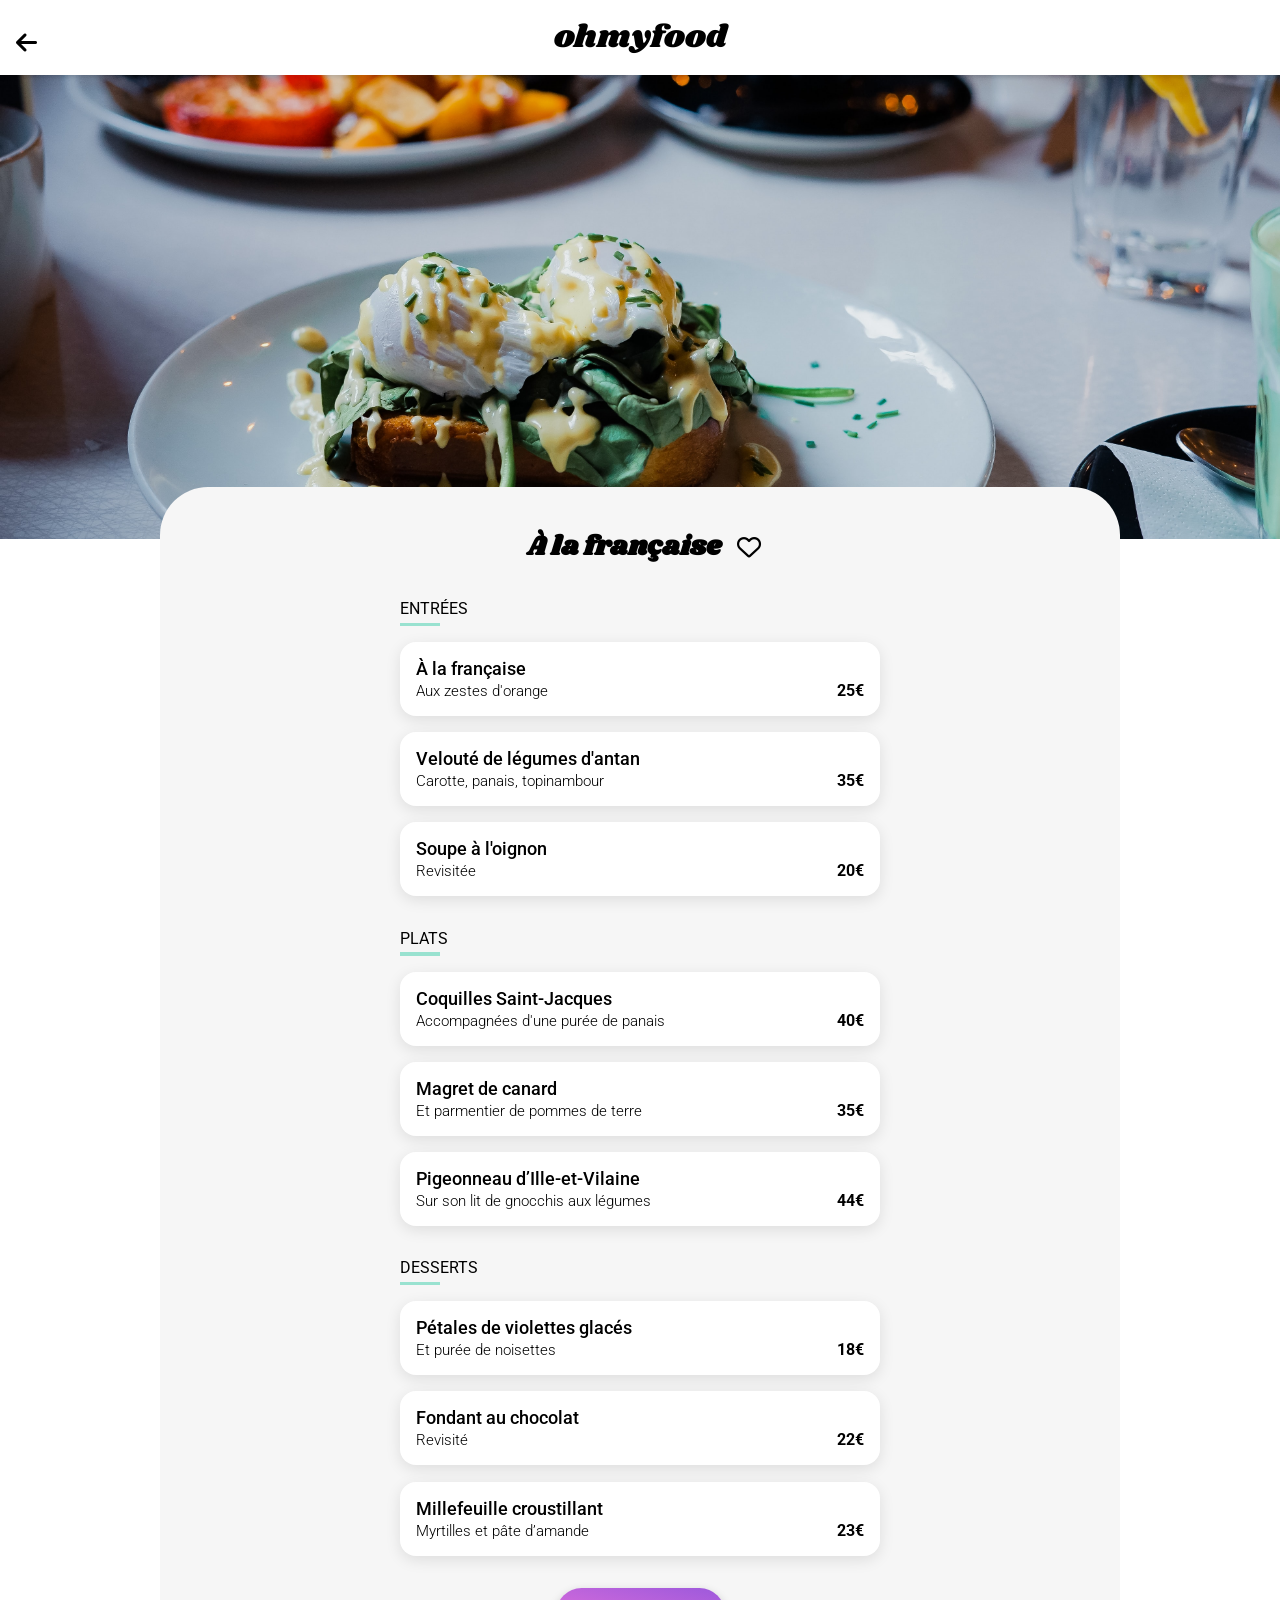
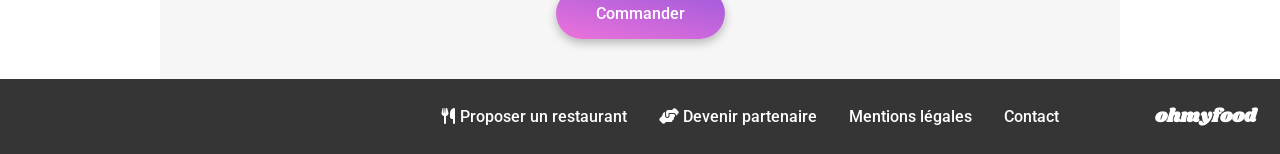
==== aLaFrancaise.html @ 898683cc "animation menu" ====
<!DOCTYPE html>
<html lang="fr">

<head>
  <meta charset="UTF-8" />
  <meta name="viewport" content="width=device-width, initial-scale=1.0" />
  <link rel="preconnect" href="https://fonts.googleapis.com" />
  <link rel="preconnect" href="https://fonts.gstatic.com" crossorigin />
  <link href="https://fonts.googleapis.com/css2?family=Roboto:wght@300;400;500;700&family=Shrikhand&display=swap"
    rel="stylesheet" />
  <link rel="stylesheet" href="./sass/main.css" />
  <link rel="stylesheet" href="https://cdnjs.cloudflare.com/ajax/libs/font-awesome/6.4.2/css/all.min.css"
    integrity="sha512-z3gLpd7yknf1YoNbCzqRKc4qyor8gaKU1qmn+CShxbuBusANI9QpRohGBreCFkKxLhei6S9CQXFEbbKuqLg0DA=="
    crossorigin="anonymous" referrerpolicy="no-referrer" />
  <title>Menu - À la française</title>
</head>

<body>
  <header>
    <div class="head-title">
      <a href="./homepage.html">
        <i class="fa-solid fa-arrow-left"></i>
      </a>
      ohmyfood
    </div>
    <img src="./sass/images/restaurants/toa-heftiba-DQKerTsQwi0-unsplash.jpg" alt="À la française"
      class="background-menu">
  </header>
  <main>
    <!-- Entrées -->
    <section class="menuSection">
      <div class="menuTitle">
        <h3>À la française</h3>
        <div class="heartTransition">
          <i class="fa-solid fa-heart fasHeart"></i>
          <i class="fa-regular fa-heart farHeart"></i>
        </div>
      </div>
      <div class="menuComplet">
        <!-- entrées -->
        <div class="firstMenu">
          <h2 class="menuSubtitle">Entrées</h2>
          <div class="menuItem">
            <div class="itemName">
              <h3 class="itemMainName">À la française</h3>
              <p class="itemSubName">Aux zestes d'orange </p>
            </div>
            <div class="itemPrice">
              <span class="price">25€</span>
            </div>
            <div class="checkIcon">
              <i class="fa-solid fa-check"></i>
            </div>
          </div>
          <div class="menuItem">
            <div class="itemName">
              <h3 class="itemMainName">Velouté de légumes d'antan</h3>
              <p class="itemSubName">Carotte, panais, topinambour </p>
            </div>
            <div class="itemPrice">
              <span class="price">35€</span>
            </div>
            <div class="checkIcon">
              <i class="fa-solid fa-check"></i>
            </div>
          </div>
          <div class="menuItem">
            <div class="itemName">
              <h3 class="itemMainName">Soupe à l'oignon</h3>
              <p class="itemSubName">Revisitée</p>
            </div>
            <div class="itemPrice">
              <span class="price">20€</span>
            </div>
            <div class="checkIcon">
              <i class="fa-solid fa-check"></i>
            </div>
          </div>
        </div>
        <!-- plats -->
        <div class="firstMenu">
          <h2 class="menuSubtitle">Plats</h2>
          <div class="menuItem">
            <div class="itemName">
              <h3 class="itemMainName">Coquilles Saint-Jacques</h3>
              <p class="itemSubName">Accompagnées d'une purée de panais </p>
            </div>
            <div class="itemPrice">
              <span class="price">40€</span>
            </div>
            <div class="checkIcon">
              <i class="fa-solid fa-check"></i>
            </div>
          </div>
          <div class="menuItem">
            <div class="itemName">
              <h3 class="itemMainName">Magret de canard</h3>
              <p class="itemSubName">Et parmentier de pommes de terre </p>
            </div>
            <div class="itemPrice">
              <span class="price">35€</span>
            </div>
            <div class="checkIcon">
              <i class="fa-solid fa-check"></i>
            </div>
          </div>
          <div class="menuItem">
            <div class="itemName">
              <h3 class="itemMainName"> Pigeonneau d’Ille-et-Vilaine</h3>
              <p class="itemSubName">Sur son lit de gnocchis aux légumes </p>
            </div>
            <div class="itemPrice">
              <span class="price">44€</span>
            </div>
            <div class="checkIcon">
              <i class="fa-solid fa-check"></i>
            </div>
          </div>
        </div>
        <!-- desserts -->
        <div class="firstMenu">
          <h2 class="menuSubtitle">Desserts</h2>
          <div class="menuItem">
            <div class="itemName">
              <h3 class="itemMainName">Pétales de violettes glacés</h3>
              <p class="itemSubName"> Et purée de noisettes</p>
            </div>
            <div class="itemPrice">
              <span class="price">18€</span>
            </div>
            <div class="checkIcon">
              <i class="fa-solid fa-check"></i>
            </div>
          </div>
          <div class="menuItem">
            <div class="itemName">
              <h3 class="itemMainName">Fondant au chocolat </h3>
              <p class="itemSubName">Revisité </p>
            </div>
            <div class="itemPrice">
              <span class="price">22€</span>
            </div>
            <div class="checkIcon">
              <i class="fa-solid fa-check"></i>
            </div>
          </div>
          <div class="menuItem">
            <div class="itemName">
              <h3 class="itemMainName">Millefeuille croustillant</h3>
              <p class="itemSubName"> Myrtilles et pâte d’amande</p>
            </div>
            <div class="itemPrice">
              <span class="price">23€</span>
            </div>
            <div class="checkIcon">
              <i class="fa-solid fa-check"></i>
            </div>
          </div>
        </div>
      </div>
      <div class="delivery-button">
        <button>Commander</button>
      </div>
    </section>
  </main>

  <footer>
    <div class="footer-section">
      <div class="title-footer">
        <h3>ohmyfood</h3>
      </div>
      <div class="subtitles-footer">
        <p>
          <i class="fa-solid fa-utensils"></i>
          Proposer un restaurant
        </p>
        <p>
          <i class="fa-solid fa-handshake-angle"></i>
          Devenir partenaire
        </p>
        <p>Mentions légales</p>
        <p>Contact</p>
      </div>
  </footer>
</body>

</html>
---- sass/main.css ----
* {
  font-family: "Roboto", sans-serif;
  margin: 0;
  padding: 0;
  box-sizing: border-box;
}

a {
  text-decoration: none;
  color: black;
}

.head-title {
  position: relative;
  font-family: Shrikhand;
  text-align: center;
  padding: 14px 0px;
  font-size: 2rem;
  box-shadow: 0px 2px 4px 0px rgba(0, 0, 0, 0.15);
}
.head-title i {
  font-size: 1.5rem;
  position: absolute;
  padding: 1rem;
  left: 0rem;
  color: black;
}

.background-menu {
  width: 100%;
  max-height: 29rem;
  object-fit: cover;
}

.footer-section {
  display: flex;
  flex-direction: column;
  gap: 1rem;
  background-color: rgb(53, 53, 53);
  color: #ffffff;
  padding: 1.5rem;
}
@media (min-width: 769px) {
  .footer-section {
    flex-direction: row-reverse;
    align-items: center;
    gap: 6rem;
  }
}
.footer-section h3 {
  font-family: Shrikhand, sans-serif;
}
.footer-section .subtitles-footer {
  font-weight: 500;
  display: flex;
  flex-direction: column;
  gap: 0.5rem;
}
@media (min-width: 769px) {
  .footer-section .subtitles-footer {
    flex-direction: row;
    gap: 2rem;
  }
}

.location {
  display: flex;
  justify-content: center;
  align-items: center;
  gap: 0.5rem;
  text-align: center;
  font-weight: 500;
  padding: 9px 0px;
  background-color: rgb(234, 234, 234);
  color: rgb(53, 53, 53);
}

.explorer {
  background-color: rgb(246, 246, 246);
  text-align: center;
  padding: 2rem;
}
.explorer h2 {
  margin-bottom: 1rem;
}
.explorer p {
  font-size: 1.2rem;
  font-weight: 300;
  margin-bottom: 1.5rem;
}

.fonctionnement {
  padding: 3rem 1.5rem;
}
@media (min-width: 769px) {
  .fonctionnement {
    padding: 3rem 13rem;
  }
}
.fonctionnement .card-container {
  display: flex;
  flex-wrap: wrap;
  justify-content: center;
  gap: 1.5rem;
  margin: 2rem 0rem;
}
.fonctionnement .card-container .card {
  display: flex;
  position: relative;
  width: 320px;
  height: 73px;
  justify-content: center;
  align-items: center;
  border-radius: 20px;
  box-shadow: 0px 4px 15px 0px rgba(0, 0, 0, 0.15);
}
.fonctionnement .card-container .card p {
  font-weight: 500;
}
.fonctionnement .card-container .card .icon-card {
  position: absolute;
  display: flex;
  align-items: center;
  left: -0.5rem;
  gap: 1.5rem;
}
.fonctionnement .card-container .card .icon-card i {
  color: rgb(126, 126, 126);
}
.fonctionnement .card-container .card .icon-card span {
  background-color: rgb(147, 86, 220);
  color: #ffffff;
  text-align: center;
  width: 20px;
  height: 20px;
  border-radius: 10px;
}

.restaurants {
  background-color: rgb(246, 246, 246);
  padding: 4rem 1rem;
}
@media (min-width: 1024px) {
  .restaurants {
    padding: 4rem 13rem;
  }
}
.restaurants h2 {
  margin-bottom: 1.5rem;
}
.restaurants .container-restaurant {
  display: flex;
  flex-direction: column;
  gap: 2rem;
}
@media (min-width: 1024px) {
  .restaurants .container-restaurant {
    display: flex;
    gap: 4rem 7rem;
    flex-direction: row;
    flex-wrap: wrap;
  }
}
.restaurants .container-restaurant .card {
  position: relative;
  height: 250px;
}
@media (min-width: 1024px) {
  .restaurants .container-restaurant .card {
    width: 44%;
  }
}
.restaurants .container-restaurant .card .green-info {
  color: rgb(0, 135, 102);
  background-color: rgb(153, 226, 208);
  position: absolute;
  right: 0;
  top: 0;
  margin: 1rem;
  padding: 0.5rem;
  border-radius: 0.2rem;
}
.restaurants .container-restaurant .card img {
  border-top-right-radius: 1rem;
  border-top-left-radius: 1rem;
  width: 100%;
  height: 70%;
  object-fit: cover;
}
.restaurants .container-restaurant .card .info-card {
  background-color: white;
  border-bottom-left-radius: 1rem;
  border-bottom-right-radius: 1rem;
  padding: 1rem;
}
.restaurants .container-restaurant .card .info-card .heartTransition:hover .fasHeart {
  opacity: 100%;
}
.restaurants .container-restaurant .card .info-card .heartTransition .fasHeart {
  color: transparent;
  background-image: var(--Button-Gradient, linear-gradient(193deg, #9356dc -11.44%, #ff79da 123.93%));
  -webkit-background-clip: text;
  opacity: 0%;
  transition: opacity 0.5s ease;
}
.restaurants .container-restaurant .card .info-card .heartTransition i {
  padding: 1rem;
  font-size: 1.5rem;
  position: absolute;
  right: 0;
  top: 12rem;
}
.restaurants .container-restaurant .card .info-card p {
  font-weight: 700;
  font-size: 1.2rem;
  margin-bottom: 0.3rem;
}
.restaurants .container-restaurant .card .info-card span {
  font-size: 1.1rem;
  font-weight: 300;
}

.menuSection {
  border-radius: 3rem 3rem 0 0;
  background-color: rgb(246, 246, 246);
  padding: 2.5rem 1.2rem;
  position: relative;
  margin-top: -3.5rem;
}
@media (min-width: 1024px) {
  .menuSection {
    padding: 2.5rem 15rem;
    margin: -3.5rem 10rem 0rem 10rem;
  }
}
.menuSection .menuTitle {
  display: flex;
  justify-content: center;
  align-items: center;
  gap: 1rem;
  margin-right: 1rem;
}
.menuSection .menuTitle .heartTransition:hover .fasHeart {
  opacity: 100%;
}
.menuSection .menuTitle .heartTransition:hover .farHeart {
  opacity: 0;
}
.menuSection .menuTitle .heartTransition .fasHeart {
  color: transparent;
  background-image: var(--Button-Gradient, linear-gradient(193deg, #9356dc -11.44%, #ff79da 123.93%));
  background-clip: text;
  -webkit-background-clip: text;
  opacity: 0%;
  transition: opacity 0.5s ease;
}
.menuSection .menuTitle .heartTransition i {
  font-size: 1.5rem;
  position: absolute;
  top: 3rem;
}
.menuSection .menuTitle h3 {
  font-family: Shrikhand, sans-serif;
  font-size: 1.7rem;
}
.menuSection .menuComplet .firstMenu {
  margin: 2rem 0rem;
}
.menuSection .menuComplet .firstMenu h2 {
  font-size: 1rem;
  margin-bottom: 1.5rem;
  text-transform: uppercase;
  font-weight: 400;
  position: relative;
}
.menuSection .menuComplet .firstMenu h2::after {
  content: "";
  width: 2.5rem;
  height: 0.2rem;
  background-color: #99e2d0;
  position: absolute;
  bottom: -0.5rem;
  left: 0rem;
}
.menuSection .menuComplet .firstMenu .menuItem {
  display: flex;
  background-color: white;
  border-radius: 1rem;
  margin: 1rem 0rem;
  box-shadow: 0px 4.01149px 15.0431px 0px rgba(0, 0, 0, 0.1);
  overflow: hidden;
  animation: itemAnimation 0.5s ease 0s 1 normal forwards;
}
@keyframes itemAnimation {
  0% {
    opacity: 0;
    transform: scale(1.4);
  }
  100% {
    opacity: 1;
    transform: scale(1);
  }
}
.menuSection .menuComplet .firstMenu .menuItem:hover .checkIcon {
  margin-right: 0rem;
}
.menuSection .menuComplet .firstMenu .menuItem .itemName {
  display: flex;
  flex-direction: column;
  gap: 0.2rem;
  padding: 1rem;
  flex: 1;
  overflow: hidden;
  text-overflow: ellipsis;
  animation: openingItem 2s;
}
.menuSection .menuComplet .firstMenu .menuItem .itemName .itemMainName {
  font-weight: 500;
  font-size: 18px;
  overflow: hidden;
  text-overflow: ellipsis;
  white-space: nowrap;
}
.menuSection .menuComplet .firstMenu .menuItem .itemName .itemSubName {
  font-weight: 300;
  font-size: 15px;
  overflow: hidden;
  text-overflow: ellipsis;
  white-space: nowrap;
}
.menuSection .menuComplet .firstMenu .menuItem .itemPrice {
  display: flex;
  align-items: flex-end;
  font-weight: 700;
  padding: 1rem;
}
.menuSection .menuComplet .firstMenu .menuItem .checkIcon {
  display: flex;
  align-items: center;
  justify-content: center;
  width: 4rem;
  background-color: #99e2d0;
  margin-right: -4rem;
  transition: margin-right 0.5s;
}
.menuSection .menuComplet .firstMenu .menuItem .checkIcon i {
  aspect-ratio: 1;
  width: 1.5rem;
  display: flex;
  align-items: center;
  justify-content: center;
  border-radius: 1rem;
  color: #99e2d0;
  background-color: white;
}

.delivery-button {
  display: flex;
  justify-content: center;
}
.delivery-button button {
  padding: 1rem 2.5rem;
}

button {
  cursor: pointer;
  font-size: 1rem;
  color: #ffffff;
  background: var(--Button-Gradient, linear-gradient(193deg, #9356dc -11.44%, #ff79da 123.93%));
  border: none;
  padding: 1rem 1.5rem;
  border-radius: 2rem;
  font-weight: 500;
  box-shadow: 0px 4px 10px 0px rgba(0, 0, 0, 0.25);
}
button:hover {
  background: linear-gradient(0deg, rgba(255, 255, 255, 0.15) 0%, rgba(255, 255, 255, 0.15) 100%), linear-gradient(201deg, #9356dc -5.2%, #ff79da 110.74%);
}/*# sourceMappingURL=main.css.map */
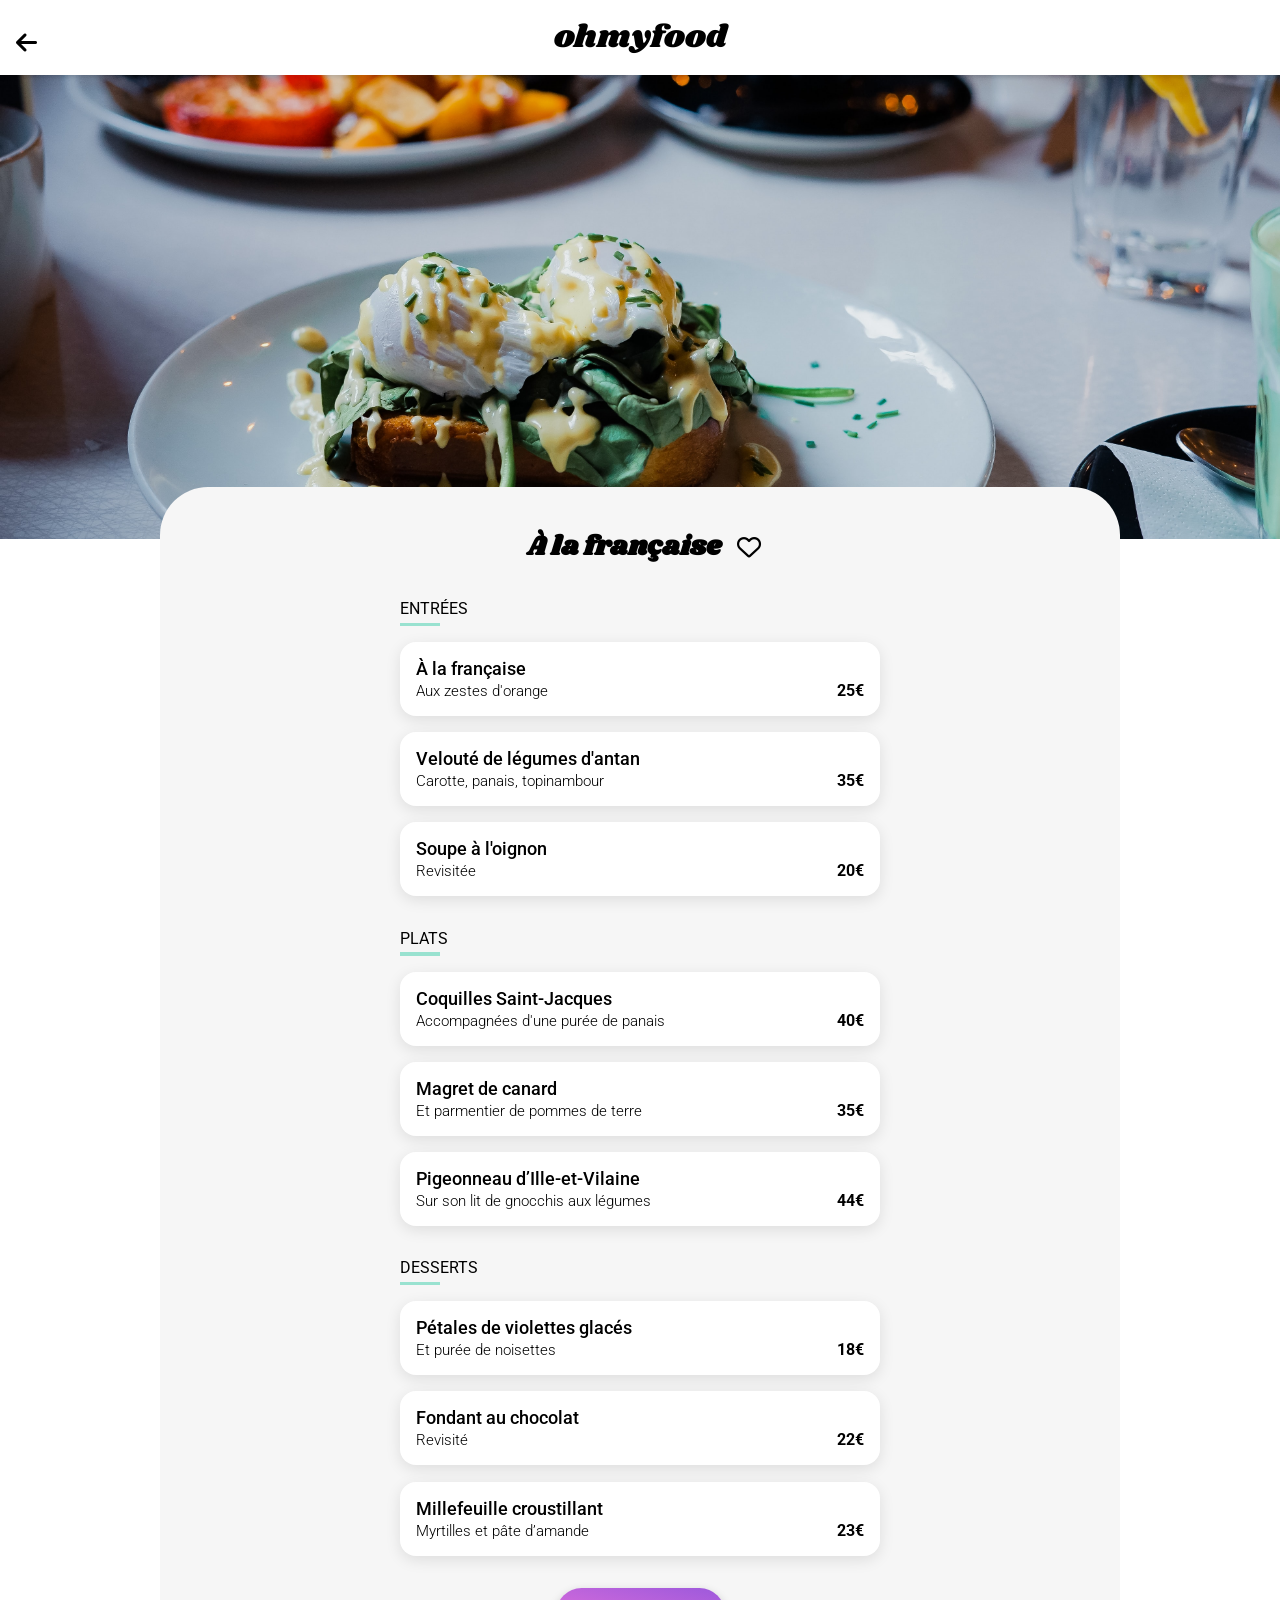
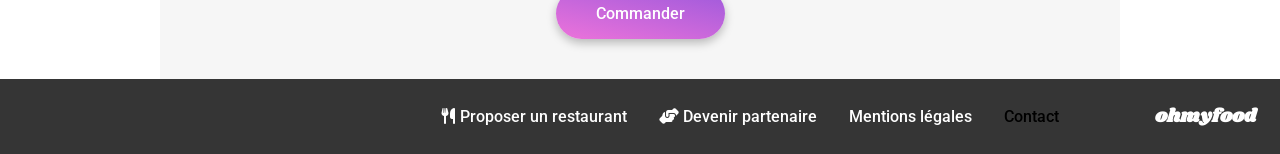
==== commit 0a36ba7f: "final version" ====
--- a/aLaFrancaise.html
+++ b/aLaFrancaise.html
@@ -179,8 +179,9 @@
           Devenir partenaire
         </p>
         <p>Mentions légales</p>
-        <p>Contact</p>
+        <a href="mailto:rasamizatovo.rija@gmail.com" class="mailContact">Contact</a>
       </div>
+    </div>
   </footer>
 </body>
 
--- a/sass/main.css
+++ b/sass/main.css
@@ -30,6 +30,49 @@
   width: 100%;
   max-height: 29rem;
   object-fit: cover;
+}
+
+.loaderContainer {
+  position: absolute;
+  height: 100%;
+  width: 100%;
+  border-radius: 0;
+  background-color: transparent;
+  display: flex;
+  flex-direction: row;
+  justify-content: center;
+  align-items: stretch;
+  background-color: #ffffff;
+  z-index: 100;
+  animation: fadeout 2s forwards;
+}
+@keyframes fadeout {
+  0% {
+    opacity: 1;
+  }
+  100% {
+    opacity: 0;
+    z-index: -1;
+  }
+}
+.loaderContainer .loader {
+  position: fixed;
+  height: 100px;
+  width: 100px;
+  background-color: transparent;
+  border: 16px solid #99e2d0;
+  border-right: 16px solid #9356dc;
+  top: 40%;
+  transform: translateY(-50%);
+  animation: loading 1s infinite ease-out;
+}
+@keyframes loading {
+  0% {
+    transform: rotateZ(0deg);
+  }
+  100% {
+    transform: rotateZ(360deg);
+  }
 }
 
 .footer-section {
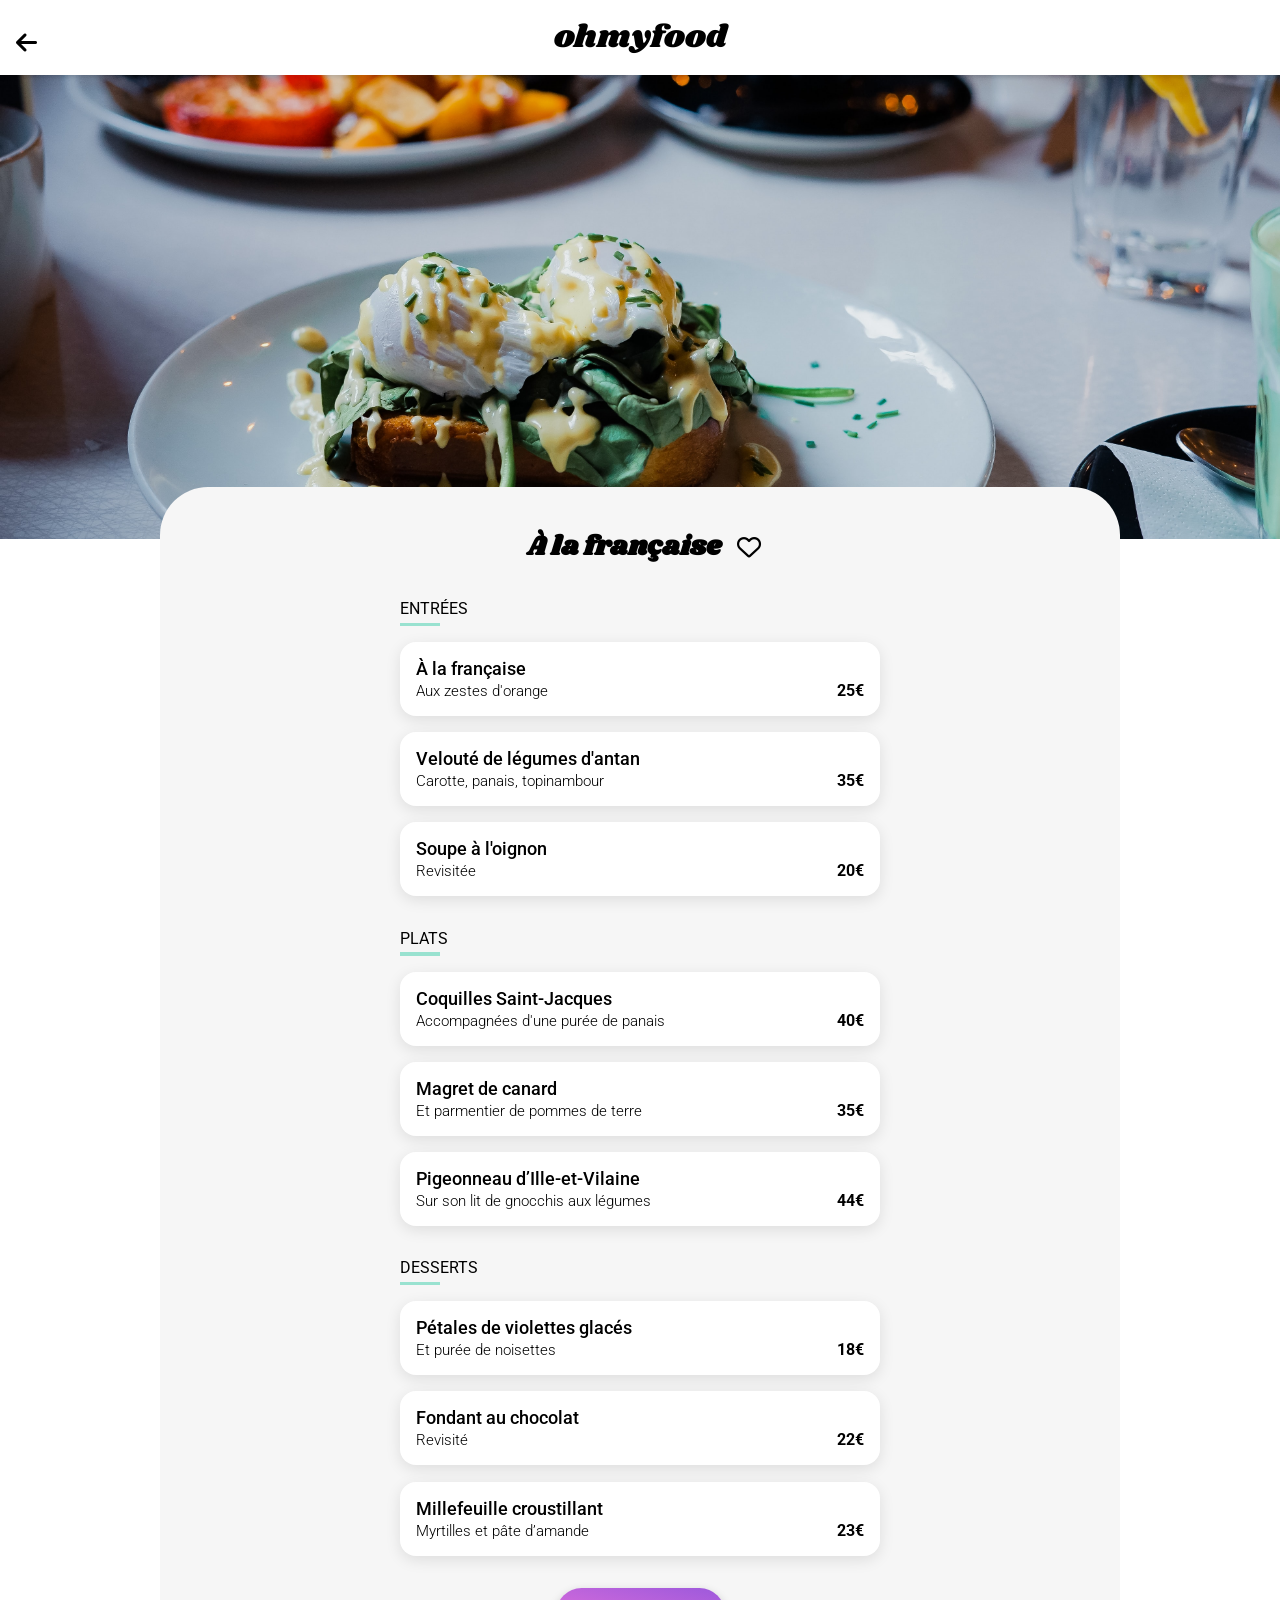
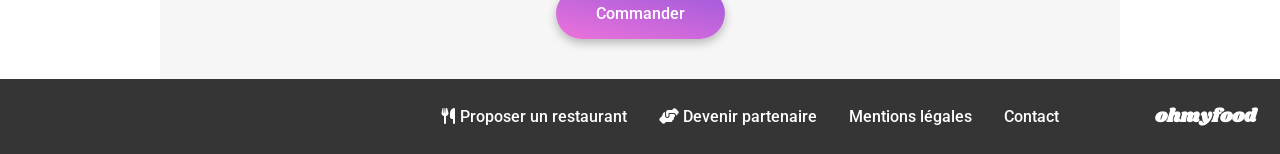
==== commit fcfd31f0: "v2" ====
--- a/aLaFrancaise.html
+++ b/aLaFrancaise.html
@@ -18,7 +18,7 @@
 <body>
   <header>
     <div class="head-title">
-      <a href="./homepage.html">
+      <a href="./index.html">
         <i class="fa-solid fa-arrow-left"></i>
       </a>
       ohmyfood
--- a/sass/main.css
+++ b/sass/main.css
@@ -99,6 +99,9 @@
   flex-direction: column;
   gap: 0.5rem;
 }
+.footer-section .subtitles-footer a {
+  color: white;
+}
 @media (min-width: 769px) {
   .footer-section .subtitles-footer {
     flex-direction: row;
